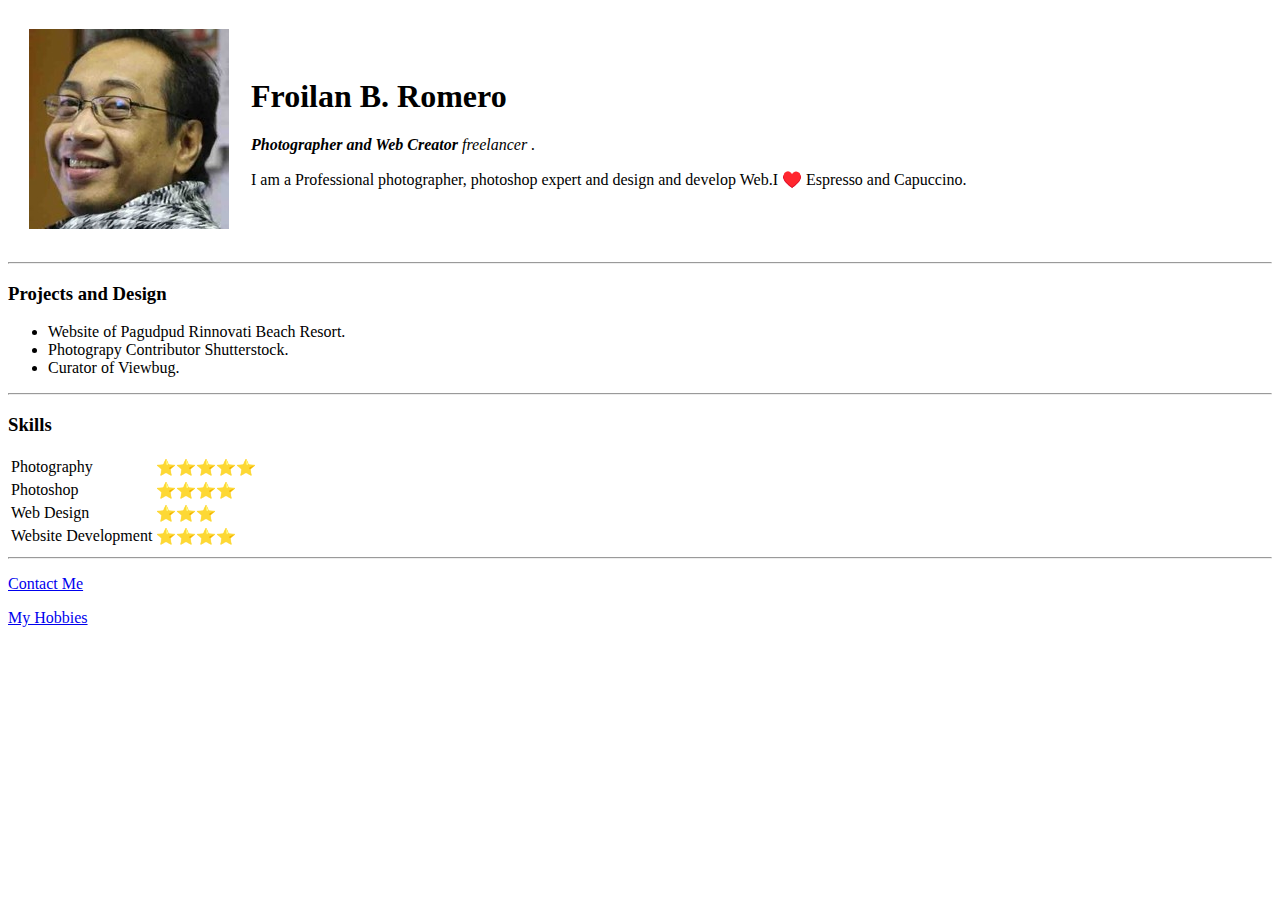
==== index.html @ 3d59a953 "Add files via upload" ====
<!DOCTYPE html>
<html lang="en" dir="ltr">

<head>
  <meta charset="utf-8">
  <title> Froilan Personal Site</title>
</head>

<body>
  <table cellspacing="20">
    <tr>
      <td><img src="images/froilan.jpeg" alt="Profile picture of Froilan Romero"></td>
      <td>
        <h1>Froilan B. Romero</h1>
        <p><em><strong> Photographer and Web Creator</strong> freelancer .</em></p>
        <p>I am a Professional photographer, photoshop expert and design and develop Web.I ♥️ Espresso and Capuccino. </p>
      </td>
    </tr>
  </table>
  <hr>

  <h3>Projects and Design</h3>

  <ul>
    <li>Website of Pagudpud Rinnovati Beach Resort.</li>
    <li>Photograpy Contributor Shutterstock.</li>
    <li>Curator of Viewbug.</li>
  </ul>

  <hr>
  <h3>Skills</h3>

  <table>
    <tr>
      <td>Photography</td>
      <td>⭐️⭐️⭐️⭐️⭐️</td>
      </tr>
      <tr>
      <td>Photoshop</td>
      <td>⭐️⭐️⭐️⭐️</td>
      </tr>
      <tr>
      <td>Web Design</td>
      <td>⭐️⭐️⭐️</td>
      </tr>
      <tr>
      <td>Website Development</td>
      <td>⭐️⭐️⭐️⭐️</td>
    </tr>
  </table>

  <hr>

  <p><a href="contact.html">Contact Me</a></p>
  <p><a href="hobbies.html">My Hobbies</a></p>


</body>

</html>
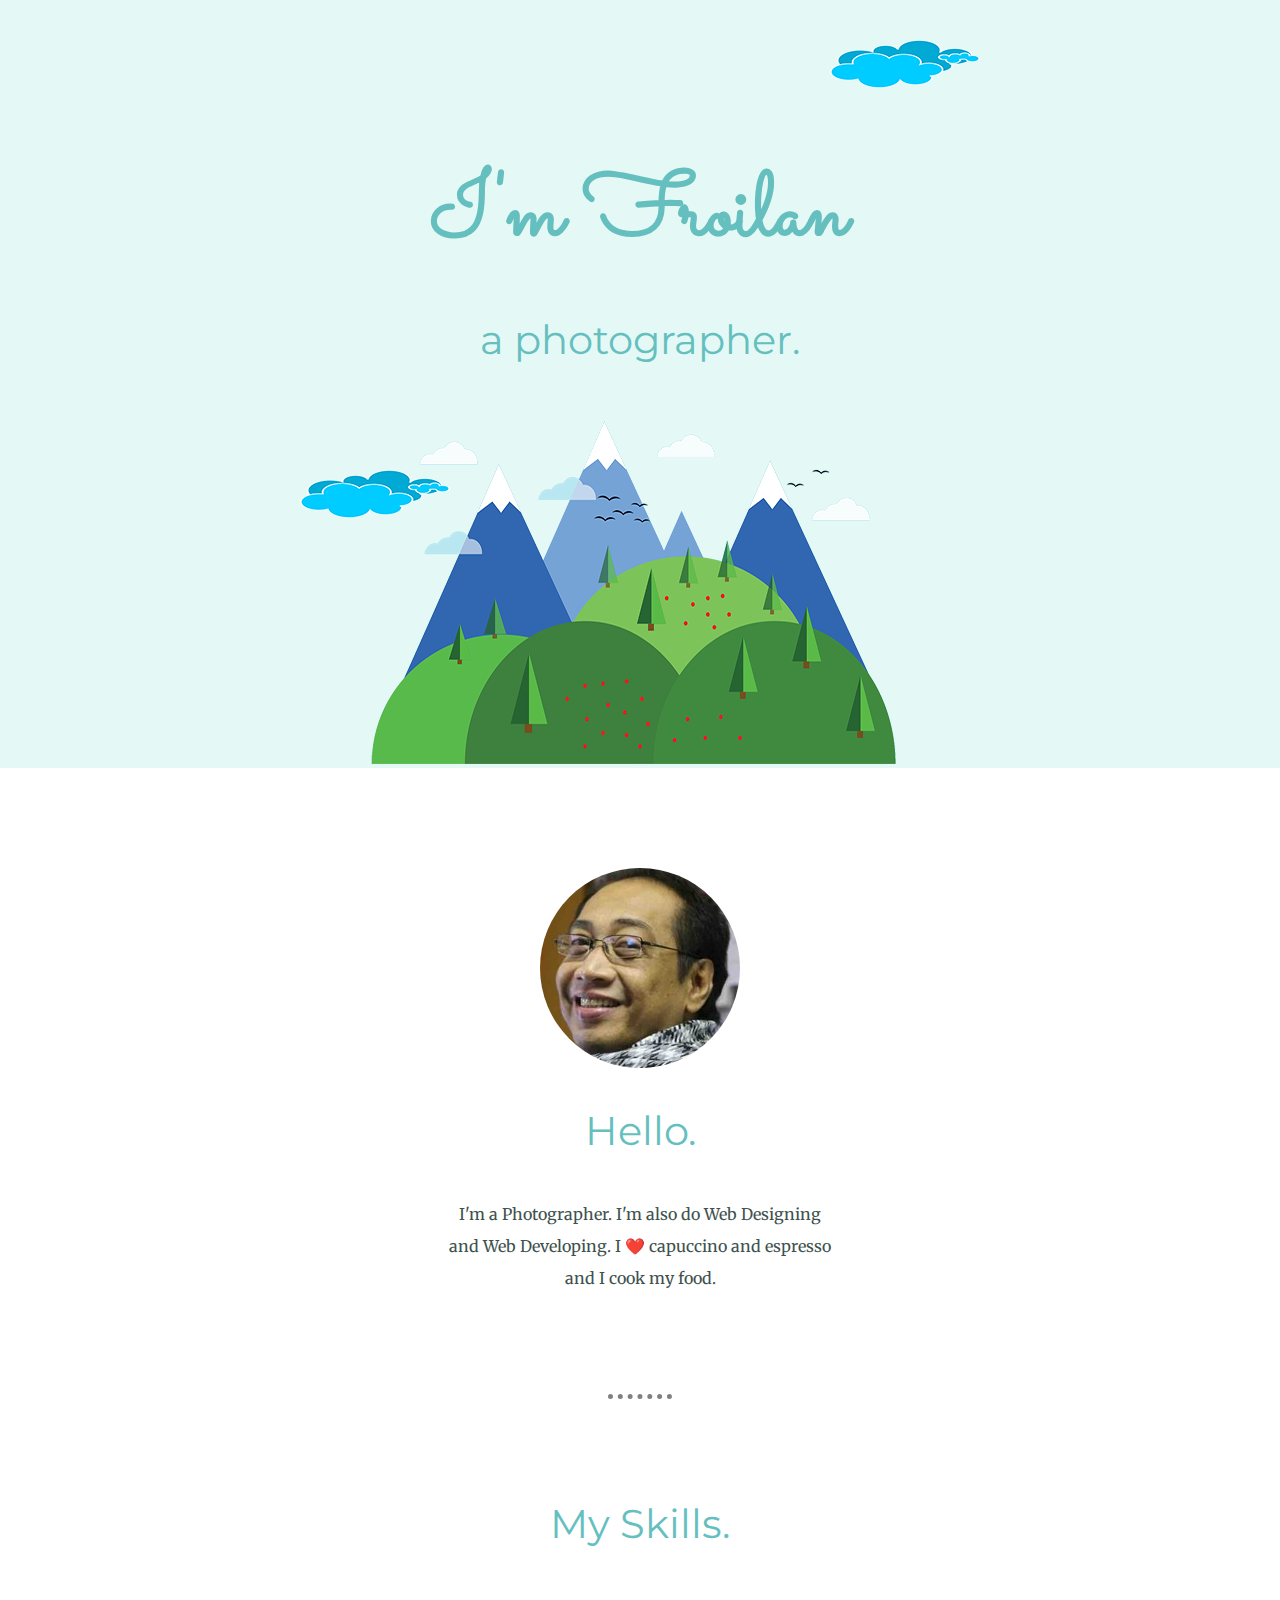
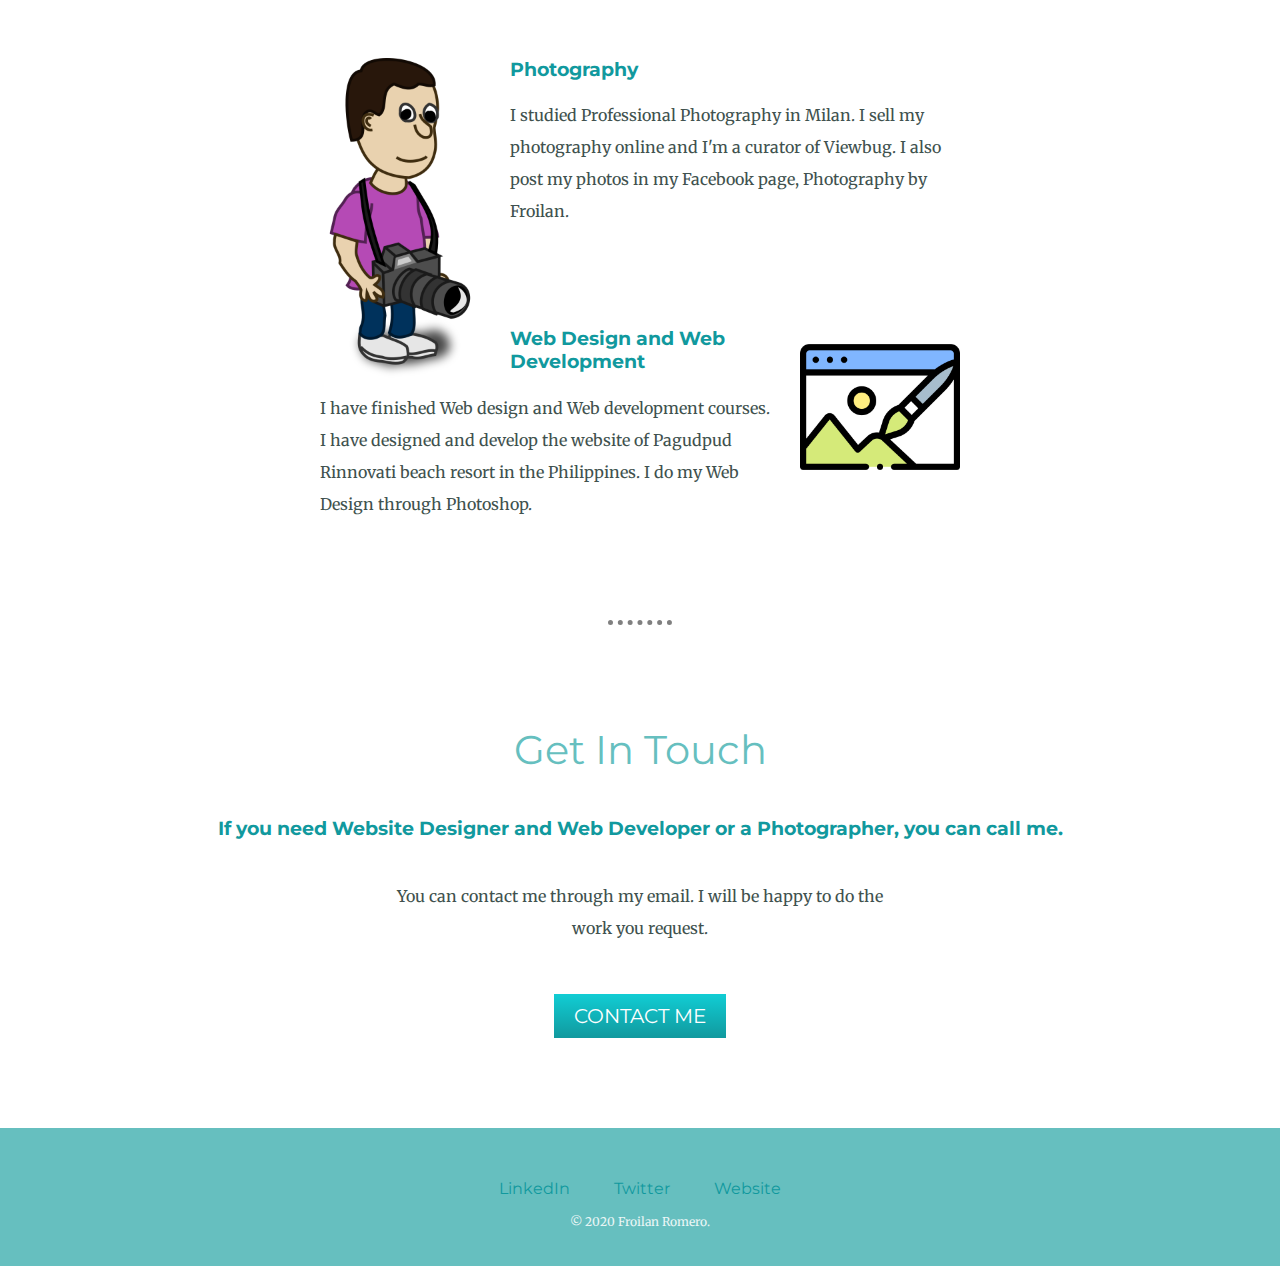
==== commit 09d97a4d: "added new files" ====
--- a/index.html
+++ b/index.html
@@ -3,57 +3,57 @@
 
 <head>
   <meta charset="utf-8">
-  <title> Froilan Personal Site</title>
+  <title>Froilan Romero</title>
+  <link rel="stylesheet" href="css/styles.css">
+  <link href="https://fonts.googleapis.com/css?family=Merriweather|Montserrat|Sacramento&display=swap" rel="stylesheet">
+  <link rel="shortcut icon" href="favicon.ico">
 </head>
 
 <body>
-  <table cellspacing="20">
-    <tr>
-      <td><img src="images/froilan.jpeg" alt="Profile picture of Froilan Romero"></td>
-      <td>
-        <h1>Froilan B. Romero</h1>
-        <p><em><strong> Photographer and Web Creator</strong> freelancer .</em></p>
-        <p>I am a Professional photographer, photoshop expert and design and develop Web.I ♥️ Espresso and Capuccino. </p>
-      </td>
-    </tr>
-  </table>
-  <hr>
+  <div class="top-container">
+    <img class="top-cloud" src="images/cloud.png" alt="cloud-img">
+    <h1>I'm Froilan</h1>
+    <p><h2>a photographer.</h2></p>
+    <img class="bottom-cloud" src="images/cloud.png" alt="cloud-img">
+    <img class="mountain" src="images/mountain.png" alt="mountain-img">
+  </div>
 
-  <h3>Projects and Design</h3>
+  <div class="middle-container">
+    <div class="profile">
+      <img class="profile-image" src="images/froilan.jpeg" alt="froilan-img">
+      <h2>Hello.</h2>
+      <p class="intro">I'm a Photographer. I'm also do Web Designing and Web Developing.  I ❤️ capuccino and espresso and I cook my food.</p>
+    </div>
+    <hr>
+    <div class="skills">
+      <h2>My Skills.</h2>
+      <div class="skill-row">
+        <img class="camera-img" src="images/camera.png" alt="computer-img">
+        <h3>Photography</h3>
+        <p >I studied Professional Photography in Milan. I sell my photography online and I'm a curator of Viewbug.  I also post my photos in my Facebook page, Photography by Froilan.</p>
+      </div>
+      <div class="skill-row">
+        <img class="design-img" src="images/design.png" alt="design-img">
+        <h3>Web Design and Web Development</h3>
+        <p >I have finished Web design and Web development courses. I have designed and develop the website of Pagudpud Rinnovati beach resort in the Philippines.  I do my Web Design through Photoshop.</p>
+      </div>
+    </div>
+    <hr>
+    <div class="contact-me">
+      <h2>Get In Touch</h2>
+      <h3>If you need Website Designer and Web Developer or a Photographer, you can call me.</h3>
+      <p class="contact-message">You can contact me through my email. I will be happy to do the work you request.</p>
+      <a class="btn" href="mailto:landeva@yahoo.com">CONTACT ME</a>
+    </div>
+  </div>
 
-  <ul>
-    <li>Website of Pagudpud Rinnovati Beach Resort.</li>
-    <li>Photograpy Contributor Shutterstock.</li>
-    <li>Curator of Viewbug.</li>
-  </ul>
 
-  <hr>
-  <h3>Skills</h3>
-
-  <table>
-    <tr>
-      <td>Photography</td>
-      <td>⭐️⭐️⭐️⭐️⭐️</td>
-      </tr>
-      <tr>
-      <td>Photoshop</td>
-      <td>⭐️⭐️⭐️⭐️</td>
-      </tr>
-      <tr>
-      <td>Web Design</td>
-      <td>⭐️⭐️⭐️</td>
-      </tr>
-      <tr>
-      <td>Website Development</td>
-      <td>⭐️⭐️⭐️⭐️</td>
-    </tr>
-  </table>
-
-  <hr>
-
-  <p><a href="contact.html">Contact Me</a></p>
-  <p><a href="hobbies.html">My Hobbies</a></p>
-
+  <div class="bottom-container">
+    <a class="footer-link" href="https://www.linkedin.com/">LinkedIn</a>
+    <a class="footer-link" href="https://twitter.com/">Twitter</a>
+    <a class="footer-link" href="https://www.appbrewery.co/">Website</a>
+    <p class="copyright">© 2020 Froilan Romero.</p>
+  </div>
 
 </body>
 
--- a/css/styles.css
+++ b/css/styles.css
@@ -0,0 +1,144 @@
+body {
+
+  color: #40514E;
+  margin: 0;
+  text-align: center;
+  font-family: 'Merriweather', serif;
+}
+
+h1 {
+  margin: 50px auto 0 auto;
+  font-family: 'Sacramento', cursive;
+  font-size: 5.625rem;
+  color: #66BFBF;
+}
+
+h2 {
+  font-family: 'Montserrat', sans-serif;
+  font-size: 2.5rem;
+  color: #66BFBF;
+  font-weight: normal;
+  padding-bottom: 10px;
+}
+
+h3 {
+  font-family: 'Montserrat', sans-serif;
+  color: #11999E;
+}
+hr {
+    border-style: none;
+    border-top-style: dotted;
+    border-color: grey;
+    border-width: 5px;
+    width: 5%;
+    margin: 100px auto 100px auto;
+  }
+
+p{
+  line-height: 2;
+}
+
+a {
+  color: #11999E;
+  font-family: 'Montserrat', sans-serif;
+  margin: 10px 20px;
+  text-decoration: none;
+}
+
+a:hover {
+  color: #eaf6f6;
+}
+
+.copyright{
+  color:#eaf6f6;
+  font-size: .75rem;
+}
+.pro {
+  text-decoration: underline;
+}
+
+.intro {
+  width: 30%;
+  margin:auto;
+}
+
+.top-container {
+  background-color: #E4F9F5;
+  position: relative;
+  padding-top: 100px;
+}
+
+.middle-container {
+  margin: 100px 0;
+
+}
+
+.bottom-container {
+  background-color: #66BFBF;
+  padding: 50px 0 20px;
+
+}
+
+.top-cloud {
+  position: absolute;
+  right: 300px;
+  top: 40px;
+}
+
+.bottom-cloud {
+  position: absolute;
+  left: 300px;
+  bottom: 250px;
+}
+
+.skill-row {
+  width: 50%;
+  margin: 100px auto 100px auto;
+  text-align: left;
+
+}
+
+.profile-image{
+  border-radius: 100%;
+}
+
+.camera-img {
+  float: left;
+  width: 25%;
+  margin-right: 30px;
+}
+
+.design-img {
+  width: 25%;
+  float: right;
+  margin-left: 30px;
+}
+
+.contact-message{
+  width: 40%;
+  margin: 40px auto 60px;
+}
+.btn{
+  background: #11cdd4;
+  background-image: -webkit-linear-gradient(top, #11cdd4, #11999e);
+  background-image: -moz-linear-gradient(top, #11cdd4, #11999e);
+  background-image: -ms-linear-gradient(top, #11cdd4, #11999e);
+  background-image: -o-linear-gradient(top, #11cdd4, #11999e);
+  background-image: linear-gradient(top, #11cdd4, #11999e);
+  -webkit-border-radius: 8;
+  -moz-border-radius:8;
+  font-family: 'Montserrat', sans-serif;
+  color: #ffffff;
+  font-size: 20px;
+  padding: 10px 20px 10px 20px;
+  text-decoration: none;
+}
+
+.btn:hover{
+  background: #30e3cb;
+  background-image: -webkit-linear-gradient(top, #30e3cb, #2bc4ad);
+  background-image: -moz-linear-gradient(top, #30e3cb, #2bc4ad);
+  background-image: -ms-linear-gradient(top, #30e3cb, #2bc4ad);
+  background-image: -o-linear-gradient(top, #30e3cb, #2bc4ad);
+  background-image: linear-gradient(top, #30e3cb, #2bc4ad);
+}
